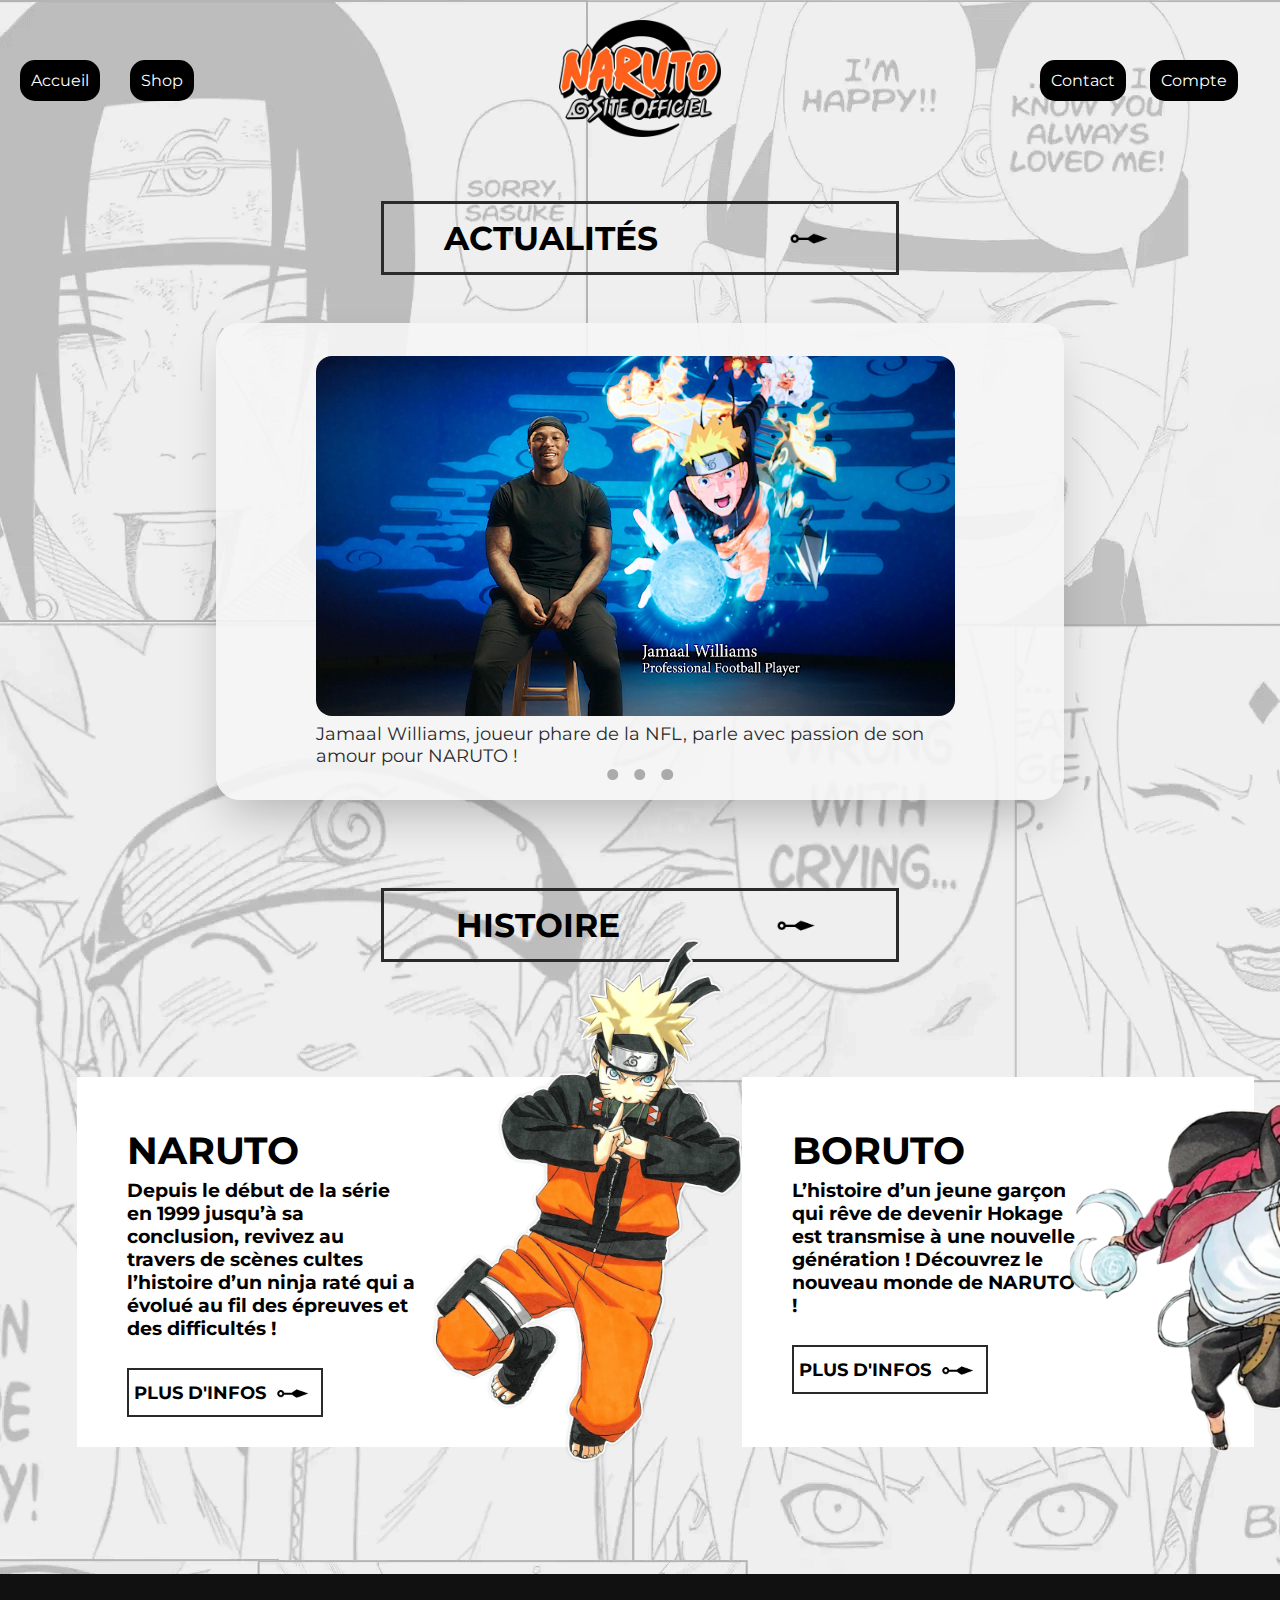
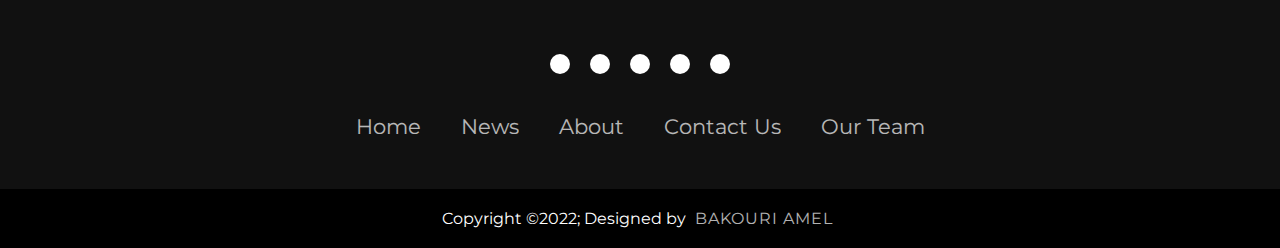
==== index.html @ 1a7949e6 "commit all" ====
<!DOCTYPE html>
<html lang="en">

<head>
    <meta charset="UTF-8">
    <meta name="viewport" content="width=device-width, initial-scale=1.0">
    <link rel="stylesheet" href="https://cdnjs.cloudflare.com/ajax/libs/font-awesome/6.4.2/css/all.min.css"
        integrity="sha512-z3gLpd7yknf1YoNbCzqRKc4qyor8gaKU1qmn+CShxbuBusANI9QpRohGBreCFkKxLhei6S9CQXFEbbKuqLg0DA=="
        crossorigin="anonymous" referrerpolicy="no-referrer" />
    <link rel="preconnect" href="https://fonts.googleapis.com">
    <link rel="preconnect" href="https://fonts.gstatic.com" crossorigin>
    <link href="https://fonts.googleapis.com/css2?family=Montserrat:wght@300;400;500;600&display=swap" rel="stylesheet">
    <link rel="stylesheet" href="style.css">
    <title>Naruto</title>
</head>

<body>
    <main>
        <!-- NAVBAR COMPLETE AVEC BOUTONS + LOGO -->
        <header>
            <div class="navbar">
                <div class="nav">
                    <ul class="nav-btn">
                        <li><a href="index.html" class="button">Accueil</a></li>
                        <li><a href="#" class="button">Shop</a></li>
                    </ul>
                </div>
                <a href="index.html"><img src="media/logo_fr.png" alt="Logo du site" class="logo-img"></a>
                <div class="nav">
                    <ul class="nav-btn">
                        <li><a href="contact.html" class="button">Contact</a></li>
                        <li><a href="#" class="button">Compte</a></li>
                    </ul>
                </div>
            </div>
        </header>
        <!-- FIN DE LA NAVBAR -->


        <!-- MENU BURGER -->
        <nav class="navbar-burger">
            <div class="nav-links">
                <ul>
                    <li><a href="index.html">Accueil</a></li>
                    <li><a href="#">Shop</a></li>
                    <li><a href="contact.html">Contact</a></li>
                    <li><a href="#">Compte</a></li>
                </ul>
            </div>
            <img src="media/logo_fr.png" alt="" class="logo-burger">
            <img src="media/menu-btn.png" alt="menu burger" class="menu-hamburger">
        </nav>
        <!-- END MENU BURGER -->


        <!-- SLIDER AVEC ACTUALITÉS -->
        <div class="m-top">
            <div class="all-btn">
                <div class="btn-items">
                    <h2 class="actuality">ACTUALITÉS</h2>
                    <img src="media/icon-fleche.png" alt="icon en forme de fleche" class="icon-fleche">
                </div>
            </div>
        </div>
        <section class="container">
            <div class="slider-wrapper">
                <div class="slider">
                    <div class="actu-container" id="slide-1">
                        <a href="https://naruto-official.com/fr/news/01_1646">
                            <img src="media/actu-1.png" alt="image de Jamaam Williams" class="img-actu">
                            <p class="text-actu">Jamaal Williams, joueur phare de la NFL, parle avec passion de son
                                amour
                                pour NARUTO !</p>
                        </a>
                    </div>
                    <div class="actu-container" id="slide-2">
                        <a href="https://naruto-official.com/fr/news/01_1652">
                            <img src="media/actu-2.jpg" alt="" class="img-actu">
                            <p class="text-actu">[Rubrique anniversaire] Le 27 novembre, c'est l'anniversaire de Rock
                                Lee !
                            </p>
                        </a>
                    </div>
                    <a href="https://naruto-official.com/fr/news/01_1647">
                        <div class="actu-container" id="slide-3">
                            <img src="media/actu-3.jpg" alt="image des personnages de Naruto X Boruto" class="img-actu">
                            <p class="text-actu">NARUTO X BORUTO Ultimate Ninja STORM CONNECTIONS sort le 17/11 (PST) !
                            </p>
                        </div>
                    </a>
                </div>
                <div class="slider-nav">
                    <a href="#slide-1"></a>
                    <a href="#slide-2"></a>
                    <a href="#slide-3"></a>
                </div>
            </div>
        </section>

        <!-- FIN DU SLIDER AVEC ACTUALITÉS -->

        <!-- ESPACE HISTOIRE -->

        <section>
            <div class="all-btn">
                <div class="btn-items">
                    <h2 class="actuality">HISTOIRE</h2>
                    <img src="media/icon-fleche.png" alt="icon en forme de fleche" class="icon-fleche">
                </div>
            </div>

            <div class="histoire">
                <!-- NARUTO -->
                <div class="all-h">
                    <div class="history-card-container">
                        <div class="history-card">
                            <div class="history-items">
                                <h2>NARUTO</h2>
                                <h3>Depuis le début de la série en 1999
                                    jusqu’à sa conclusion,
                                    revivez au travers de scènes
                                    cultes l’histoire d’un ninja raté
                                    qui a évolué au fil des épreuves
                                    et des difficultés !</h3>
                                <div class="info-plus">
                                    <h4 class="info-txt">PLUS D'INFOS</h4>
                                        <img src="media/icon-fleche.png" alt="icon en forme de fleche"
                                            class="icon-fleche-3">
                                </div>
                            </div>
                        </div>
                    </div>
                    <div class="img-naruto">
                        <img src="media/char_naruto.png" alt="personnage naruto" class="naruto-perso">
                    </div>
                </div>
                <!-- BORUTO -->
                <div class="all-h">
                    <div class="history-card-container">
                        <div class="history-card">
                            <div class="history-items">
                                <h2>BORUTO</h2>
                                <h3>L’histoire d’un jeune garçon
                                    qui rêve de devenir Hokage
                                    est transmise à une nouvelle
                                    génération !
                                    Découvrez le nouveau monde
                                    de NARUTO !</h3>
                                <div class="info-plus">
                                    <h4 class="info-txt">PLUS D'INFOS</h4>
                                        <img src="media/icon-fleche.png" alt="icon en forme de fleche"
                                            class="icon-fleche-3">
                                </div>
                            </div>
                        </div>
                        <div class="img-boruto">
                            <img src="media/boruto-img.png" alt="" class="boruto-perso">
                        </div>
                    </div>
                </div>
            </div>
        </section>
        <!-- FIN DE L'ESPACE HISTOIRE -->

        <!-- FOOTER -->
        <footer>
            <div class="footerContainer">
                <div class="socialIcons">
                    <a href=""><i class="fa-brands fa-facebook"></i></a>
                    <a href=""><i class="fa-brands fa-instagram"></i></a>
                    <a href=""><i class="fa-brands fa-twitter"></i></a>
                    <a href=""><i class="fa-brands fa-google-plus"></i></a>
                    <a href=""><i class="fa-brands fa-youtube"></i></a>
                </div>
                <div class="footerNav">
                    <ul>
                        <li><a href="">Home</a></li>
                        <li><a href="">News</a></li>
                        <li><a href="">About</a></li>
                        <li><a href="">Contact Us</a></li>
                        <li><a href="">Our Team</a></li>
                    </ul>
                </div>
            </div>
            <div class="footerBottom">
                <p>Copyright &copy;2022; Designed by <span class="designer">Bakouri Amel</span></p>
            </div>
        </footer>
        <!-- FIN FOOTER -->
    </main>
    <script>
        const menuHamburger = document.querySelector(".menu-hamburger")
        const navLinks = document.querySelector(".nav-links")
    
        menuHamburger.addEventListener('click', () => {
            navLinks.classList.toggle('mobile-menu')
        })
    </script>
</body>

</html>
---- style.css ----
* {
    margin: 0;
    padding: 0;
    block-size: border-box;
    font-family: 'Montserrat', sans-serif;
    text-decoration: none;
    list-style: none;
}

body {
    background-image: url('media/bg_comics_en.png');
}



/* NAVBAR */

.navbar {
    display: flex;
    padding: 20px;
    justify-content: space-between;
    align-items: center;
}

.nav-btn {
    display: flex;
}

.button {
    padding: 11px;
    background-color: black;
    color: white;
    border-radius: 15px;
}

.button:hover {
    background-color: #FB9425;
}


.nav-btn li {
    width: 10vh;
    margin-right: 20px;
}

.logo-img {
    width: 18vh;
    height: 13vh;
}

/* FIN DE LA NAVBAR */




/* MENU BURGER */

.navbar-burger {
    display: flex;
    justify-content: flex-end;
    width: 100%;
    box-sizing: border-box;
}

.nav-links {
    display: none;
}

.navbar-burger a {
    color: black;
    font-size: 2em;
    font-weight: bold;
}


.navbar-burger .menu-hamburger {
    display: none;
    right: 16px;
    top: 20px;
    width: 35px;
}

.logo-burger {
    display: none;
    width: 90px;
}


/* FIN MENU BURGER */





/* boutons titre + dague naruto */

.all-btn {
    display: flex;
    justify-content: center;
}

.btn-items {
    width: 32rem;
    height: 68px;
    display: flex;
    justify-content: space-around;
    align-items: center;
    border: 3px solid #2a2a2a;
    margin-top: 40px;
    font-size: 22px;
}

.btn-items:hover {
    background-color: #FB9425;
}

.icon-fleche {
    width: 60px;
}
/* END boutons titre + dague naruto */





/* ACTUALITÉS IMG TXT */

/* img + txt du slider */
.img-actu {
    width: 71vh;
    border-radius: 1rem;
}

.text-actu {
    width: 72vh;
    color: #2a2a2a;
    font-size: large;
    margin-top: 3px;
}



/* SLIDER */
.container {
    padding: 3rem;
}

.slider-wrapper {
    position: relative;
    max-width: 53rem;
    margin: 0 auto;
}

.slider {
    display: flex;
    aspect-ratio: 16 / 9;
    overflow-x: auto;
    scroll-snap-type: x mandatory;
    scroll-behavior: smooth;
    box-shadow: 0 1.5rem 3rem -0.75rem hsla(0, 0%, 0%, 0.25);
    border-radius: 1.5rem;
    -ms-overflow-style: none;
    /* Hide scrollbar IE and Edge */
    scrollbar-width: none;
    /* Hide scrollbar Firefox */
}

.actu-container {
    display: flex;
    align-items: center;
    flex-direction: column;
    justify-content: center;
}


/* Hide scrollbar for Chrome, Safari and Opera */
.slider::-webkit-scrollbar {
    display: none;
}

.slider .actu-container {
    flex: 1 0 100%;
    scroll-snap-align: start;
    object-fit: cover;
    background-color: #f5f5f5e8;
}

.slider-nav {
    display: flex;
    column-gap: 1rem;
    position: absolute;
    bottom: 1.25rem;
    left: 50%;
    transform: translate(-50%);
    z-index: 1;
}

.slider-nav a {
    width: 0.7rem;
    height: 0.7rem;
    border-radius: 50%;
    background-color: #6e6e6e;
    opacity: 0.55;
    transition: opacity ease 250ms;
}

.slider-nav a:hover {
    opacity: 1;
}

/* FIN DE LA SECTION ACTUALITÉS */





/* SECTION HISTOIRE */

.histoire {
    display: flex;
    justify-content: flex-start;
}

.all-h {
    position: relative;
    width: 32rem;
    margin: 6%;
    padding-top: 3%;
}

.history-card {
    width: 32rem;
    height: 20rem;
    background-color: white;
    margin-bottom: 50px;
    padding-top: 50px;
}

.history-items {
    margin-left: 50px;
}

.history-card h2 {
    margin-bottom: 5px;
    font-size: 38px;
}

.history-card h3 {
    width: 18rem;
    margin-bottom: 28px;
    font-size: 19px;
}    

/* personnages actualités */
.naruto-perso {
    width: 20rem;
}

.img-naruto {
    position: absolute;
    top: 36%;
    right: 0;
    transform: translate(50%, -50%);
}

.boruto-perso {
    width: 26rem;
    
}

.img-boruto {
    position: absolute;
    top: 47%;
    right: -8px;
    transform: translate(50%, -50%);
}

/* plus d'infos -> */
.info-plus {
    position: absolute;
    width: 12rem;
    height: 45px;
    font-size: 18px;
    display: flex;
    justify-content: center;
    align-items: center;
    border: 2px solid #2a2a2a;
}

.info-plus:hover {
    background-color: #FB9425;
}

.icon-fleche-3 {
    width: 50px;
}

/* FIN DE LA SECTION HISTOIRE */





/* PAGE CONTACT*/

section#contact {
    padding-bottom: 100px;
}

section#contact .contact-container {
    max-width: 800px;
    margin: 0px auto;
    display: flex;
    flex-direction: column;
    justify-content: space-between;
    align-items: center;
    background-color: white;
    padding: 60px 10px;
    border-radius: 15px;
    box-sizing: border-box;
    box-shadow: rgb(214, 214, 214) 0px 10px 50px -10px
}

section#contact .contact-container .title {
    text-align: center;
    color: #2a2a2a;
    margin-bottom: 60px;
}

section#contact .contact-container .title h3 {
    font-size: 2.3em;
}

section#contact .contact-container .title h6 {
    font-size: 1.2em;
}

section#contact .contact-container form {
    display: flex;
    flex-wrap: wrap;
    justify-content: space-around;
    min-width: 600px;
}

section#contact .contact-container form input {
    width: 45%;
}

section#contact .contact-container form input:hover,
section#contact .contact-container form textarea:hover {
    border-bottom: 2px solid #FB9425;
}

section#contact .contact-container form textarea {
    width: 95%;
    resize: none;
    height: 100px;
}

section#contact .contact-container form input,
section#contact .contact-container form textarea {
    margin: 15px 0;
    padding: 10px;
    box-sizing: border-box;
    border: none;
    outline: none;
    border-bottom: 2px solid #e4e4ec;
    transition: 0.2s;
}

section#contact .contact-container form button {
    width: 192px;
    height: 50px;
    border-radius: 8px;
    border: none;
    background-color: #FB9425;
    color: white;
    font-weight: bold;
    font-size: 1.2em;
    cursor: pointer;
    outline: none;
    margin: 0 auto;
    transition: 0.2s;
    margin-top: 20px;
}

section#contact .contact-container form button:hover {
    transform: translateY(-5px);
    box-shadow: rgb(214, 214, 214) 0px 10px 40px 0px
}

/* FIN DE LA PAGE CONTACT */




/* FOOTER */

footer {
    background-color: #111;
}    

.footerContainer {
    width: 100%;
    padding-top: 70px;
    padding-bottom: 20px;
}    

.socialIcons {
    display: flex;
    justify-content: center;
}    

.socialIcons a {
    text-decoration: none;
    padding: 10px;
    background-color: white;
    margin: 10px;
    border-radius: 50%;
}    

.socialIcons a i {
    font-size: 2em;
    color: black;
    opacity: 0.9;
}    

/* effet hover sur social media */
.socialIcons a:hover {
    background-color: #111;
    transition: 0.5s;
}    

.socialIcons a:hover i {
    color: white;
    transition: 0.5s;
}    

.footerNav {
    margin: 30px 0;
}

.footerNav ul {
    display: flex;
    justify-content: center;
    list-style-type: none;
}

.footerNav ul li a {
    color: white;
    margin: 20px;
    text-decoration: none;
    font-size: 1.3em;
    opacity: 0.7;
    transition: 0.5s;
}

.footerNav ul li a:hover {
    opacity: 1;
}

.footerBottom {
    background-color: #000;
    padding: 20px;
    text-align: center;
}

.footerBottom p {
    color: white;
}

.designer {
    opacity: 0.7;
    text-transform: uppercase;
    letter-spacing: 1px;
    font-weight: 400;
    margin: 0px 5px;
}

/* FIN DU FOOTER */





@media screen and (max-width:768px) {

    /* menu burger */

    .navbar {
        display: none;
    }

    .navbar-burger .menu-hamburger {
        display: block;
        position: absolute;
        z-index: 999;
    }

    .logo-burger {
        top: 11px;
        left: 6px;
        position: absolute;
        display: block;
    }

    .nav-links {
        top: 0;
        left: 0;
        position: fixed;
        /* Utilisez 'fixed' pour que l'overlay reste en place lors du défilement */
        background-color: rgba(255, 255, 255, 0.49);
        backdrop-filter: blur(10px);
        width: 100%;
        height: 100%;
        display: flex;
        justify-content: center;
        align-items: center;
        margin-left: -100%;
        transition: all 0.5s ease;
        z-index: 998;
        /* Valeur élevée pour placer au-dessus des autres éléments */
    }

    .nav-links ul {
        display: flex;
        flex-direction: column;
        align-items: center;

    }

    .navbar-burger .nav-links ul li {
        margin: 25px 0;
        font-size: 1.2em;
    }

    .nav-links.mobile-menu {
        margin-left: 0;
    }
    /* END menu burger */
    
    
    /* Actualité */
    
    .m-top {
        padding-top: 14%;
    }
    
    .img-actu {
        width: 27vh;
        border-radius: 1rem;
    }
    
    .text-actu {
        width: 27vh;
        font-size: 10px;
        font-weight: bold;
        margin-top: 0px;
        margin-bottom: 15px;
    }
    .container {
        margin-top: 40px;
        padding: 0;
    }

    .slider-wrapper {
        max-width: 23rem;
        height: 24vh;
        margin: 0 auto;
    }

    .slider-nav a {
        width: 0.4rem;
        height: 0.4rem;
    }


    /* END Actualité */


    /* espace HISTOIRE */

    .btn-items {
        width: 15rem;
        height: 57px;
        margin-top: 13%;
        font-size: 14px;
    }
    
    .histoire {
        display: flex;
        flex-direction: column;
    }

    .all-h {
        width: 25rem;
        margin: 0;
        padding-top: 3%;
    }

    .history-card-container {
        display: flex;
        flex-direction: column;
        align-items: center;
    }
 
    .history-card {
        width: 20rem;
        height: 11rem;
    }
    
    .history-items {
        margin-left: 28px;
    }
    
    .history-card h2 {
        margin-bottom: 1px;
        font-size: 25px;
    }
    
    .history-card h3 {
        width: 15rem;
        margin-bottom: 17px;
        font-size: 12px;
    }
    
    .naruto-perso {
        width: 8rem;
    }
    
    .img-naruto {
        top: 48%;
        right: 63px;
        transform: translate(50%, -50%);
    }
    
    .boruto-perso {
        width: 11rem;
    }

    .img-boruto {
        top: 49%;
        right: 20%;
        transform: translate(50%, -50%);
    }


    .icon-fleche-3 {
        width: 40px;
    }

    .info-plus {
        width: 8rem;
        height: 38px;
        font-size: 11px;
    }

    /* FIN espace HISTOIRE */

    /* PAGE CONTACT */

    section#contact {
        padding: 114px 15px;
    }

    section#contact .contact-container form {
        flex-direction: column;
        width: 95%;
        min-width: 0px;
    }

    section#contact .contact-container form input {
        width: 100%;
    }

    section#contact .contact-container .title h6 {
        font-size: 1em;
    }

    section#contact .contact-container .title h3 {
        font-size: 2em;
    }


    /* FIN PAGE CONTACT */

    /* FOOTER */
    .footerNav ul {
        flex-direction: column;
    }

    .footerNav ul li {
        width: 100%;
        text-align: center;
        margin-top: 10px;
        margin-bottom: 10px;
    }

    /* FIN FOOTER */
}
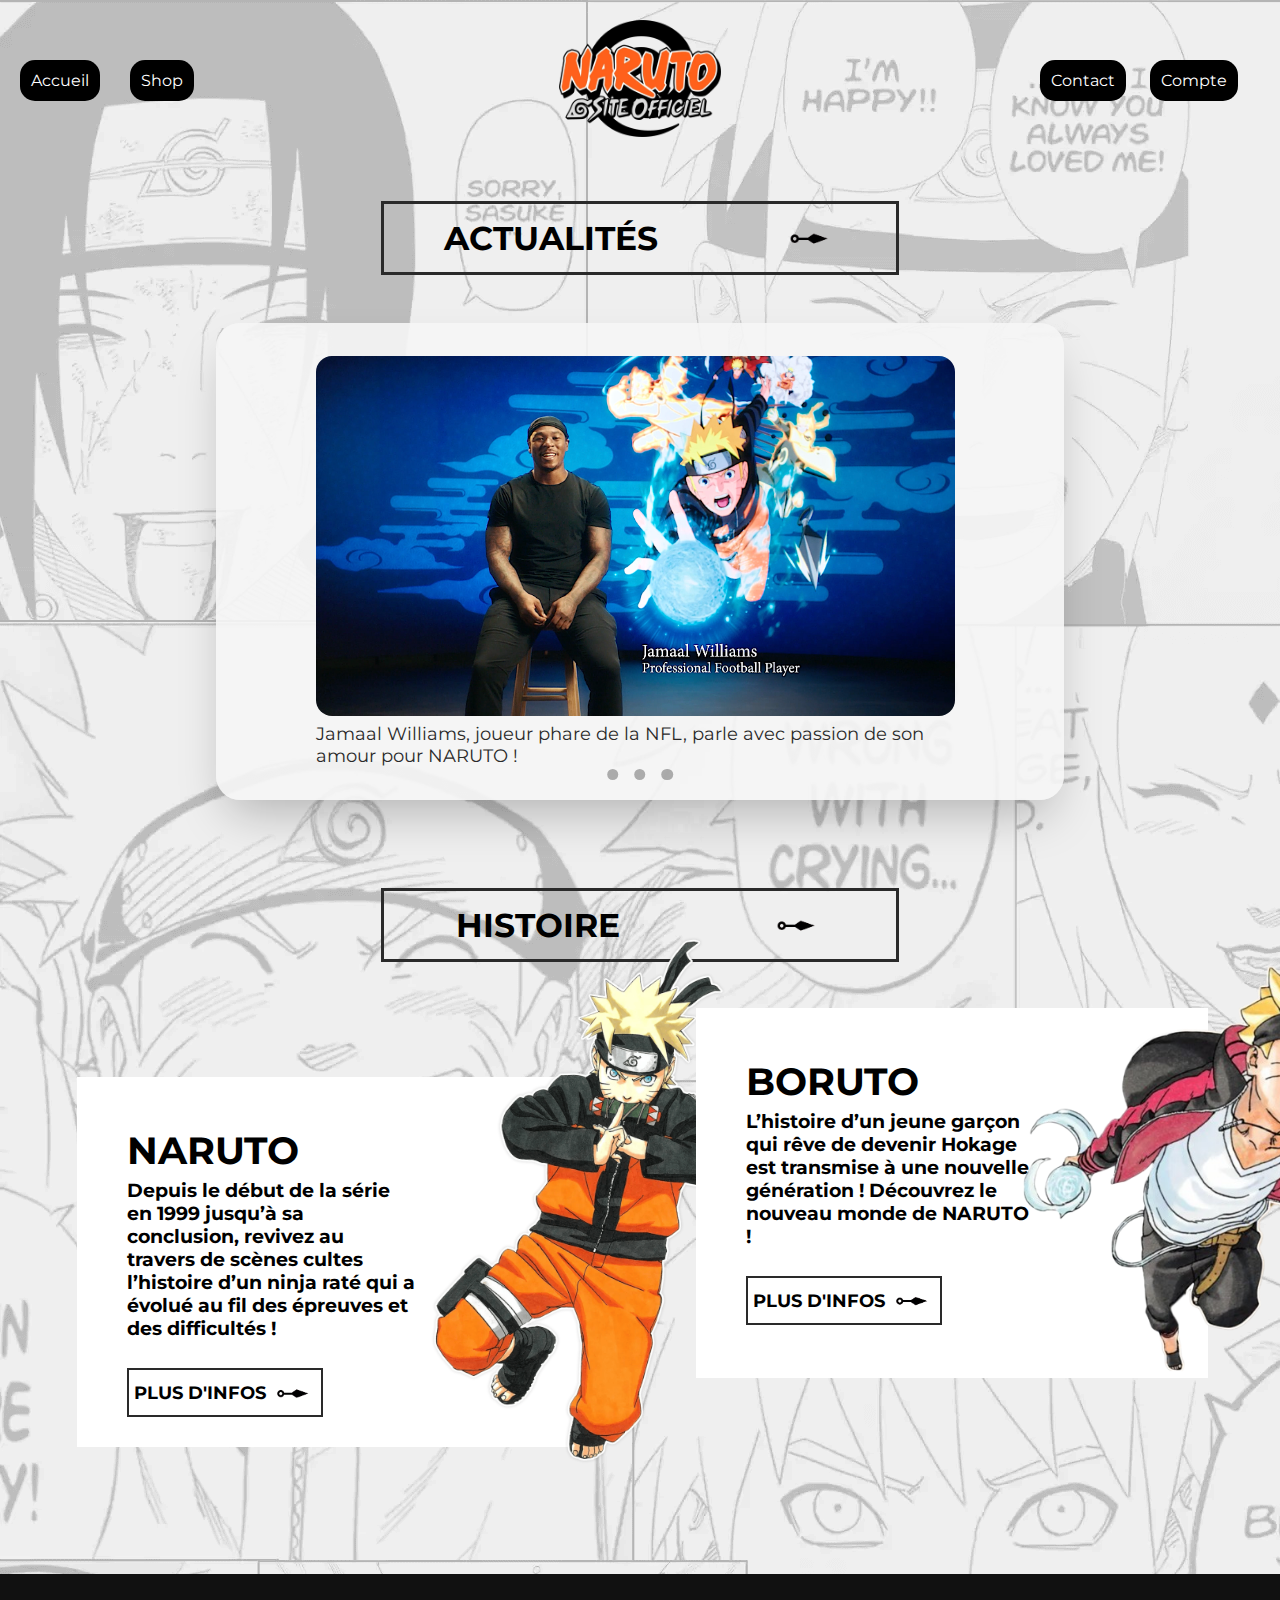
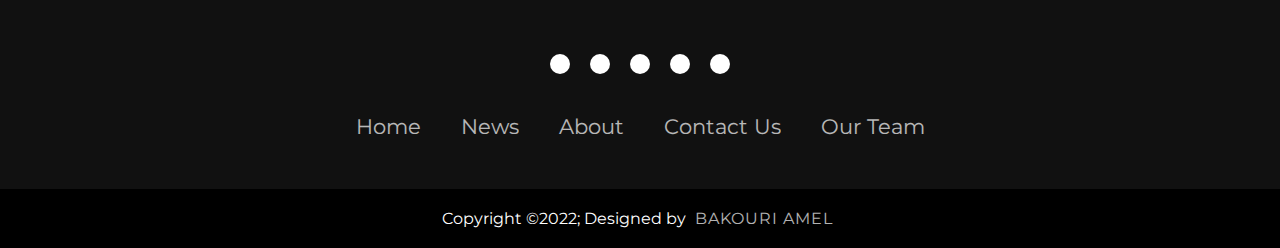
==== commit b9107457: "modifications responsive" ====
--- a/index.html
+++ b/index.html
@@ -4,6 +4,10 @@
 <head>
     <meta charset="UTF-8">
     <meta name="viewport" content="width=device-width, initial-scale=1.0">
+    <link rel="icon" href="favicon.ico" />
+    <link rel="icon" type="image/png" href="media/android-chrome-192x192.png" />
+    <link rel="icon" type="image/png" href="media/android-chrome-512x512.png" />
+    <link rel="icon" type="image/png" href="media/apple-touch-icon.png" />
     <link rel="stylesheet" href="https://cdnjs.cloudflare.com/ajax/libs/font-awesome/6.4.2/css/all.min.css"
         integrity="sha512-z3gLpd7yknf1YoNbCzqRKc4qyor8gaKU1qmn+CShxbuBusANI9QpRohGBreCFkKxLhei6S9CQXFEbbKuqLg0DA=="
         crossorigin="anonymous" referrerpolicy="no-referrer" />
@@ -47,7 +51,7 @@
                     <li><a href="#">Compte</a></li>
                 </ul>
             </div>
-            <img src="media/logo_fr.png" alt="" class="logo-burger">
+            <a href="index.html"><img src="media/logo_fr.png" alt="" class="logo-burger"></a>
             <img src="media/menu-btn.png" alt="menu burger" class="menu-hamburger">
         </nav>
         <!-- END MENU BURGER -->
@@ -81,12 +85,12 @@
                             </p>
                         </a>
                     </div>
-                    <a href="https://naruto-official.com/fr/news/01_1647">
-                        <div class="actu-container" id="slide-3">
+                    <div class="actu-container" id="slide-3">
+                        <a href="https://naruto-official.com/fr/news/01_1647">
                             <img src="media/actu-3.jpg" alt="image des personnages de Naruto X Boruto" class="img-actu">
                             <p class="text-actu">NARUTO X BORUTO Ultimate Ninja STORM CONNECTIONS sort le 17/11 (PST) !
                             </p>
-                        </div>
+                    </div>
                     </a>
                 </div>
                 <div class="slider-nav">
@@ -124,8 +128,8 @@
                                     et des difficultés !</h3>
                                 <div class="info-plus">
                                     <h4 class="info-txt">PLUS D'INFOS</h4>
-                                        <img src="media/icon-fleche.png" alt="icon en forme de fleche"
-                                            class="icon-fleche-3">
+                                    <img src="media/icon-fleche.png" alt="icon en forme de fleche"
+                                        class="icon-fleche-3">
                                 </div>
                             </div>
                         </div>
@@ -135,26 +139,28 @@
                     </div>
                 </div>
                 <!-- BORUTO -->
-                <div class="all-h">
-                    <div class="history-card-container">
-                        <div class="history-card">
-                            <div class="history-items">
-                                <h2>BORUTO</h2>
-                                <h3>L’histoire d’un jeune garçon
-                                    qui rêve de devenir Hokage
-                                    est transmise à une nouvelle
-                                    génération !
-                                    Découvrez le nouveau monde
-                                    de NARUTO !</h3>
-                                <div class="info-plus">
-                                    <h4 class="info-txt">PLUS D'INFOS</h4>
+                <div class="p-b">
+                    <div class="all-h">
+                        <div class="history-card-container">
+                            <div class="history-card">
+                                <div class="history-items">
+                                    <h2>BORUTO</h2>
+                                    <h3>L’histoire d’un jeune garçon
+                                        qui rêve de devenir Hokage
+                                        est transmise à une nouvelle
+                                        génération !
+                                        Découvrez le nouveau monde
+                                        de NARUTO !</h3>
+                                    <div class="info-plus">
+                                        <h4 class="info-txt">PLUS D'INFOS</h4>
                                         <img src="media/icon-fleche.png" alt="icon en forme de fleche"
                                             class="icon-fleche-3">
+                                    </div>
                                 </div>
                             </div>
-                        </div>
-                        <div class="img-boruto">
-                            <img src="media/boruto-img.png" alt="" class="boruto-perso">
+                            <div class="img-boruto">
+                                <img src="media/boruto-img.png" alt="" class="boruto-perso">
+                            </div>
                         </div>
                     </div>
                 </div>
@@ -166,19 +172,19 @@
         <footer>
             <div class="footerContainer">
                 <div class="socialIcons">
-                    <a href=""><i class="fa-brands fa-facebook"></i></a>
-                    <a href=""><i class="fa-brands fa-instagram"></i></a>
-                    <a href=""><i class="fa-brands fa-twitter"></i></a>
-                    <a href=""><i class="fa-brands fa-google-plus"></i></a>
-                    <a href=""><i class="fa-brands fa-youtube"></i></a>
+                    <a href="#"><i class="fa-brands fa-facebook"></i></a>
+                    <a href="#"><i class="fa-brands fa-instagram"></i></a>
+                    <a href="#"><i class="fa-brands fa-twitter"></i></a>
+                    <a href="#"><i class="fa-brands fa-google-plus"></i></a>
+                    <a href="#"><i class="fa-brands fa-youtube"></i></a>
                 </div>
                 <div class="footerNav">
                     <ul>
-                        <li><a href="">Home</a></li>
-                        <li><a href="">News</a></li>
-                        <li><a href="">About</a></li>
-                        <li><a href="">Contact Us</a></li>
-                        <li><a href="">Our Team</a></li>
+                        <li><a href="#">Home</a></li>
+                        <li><a href="#">News</a></li>
+                        <li><a href="#">About</a></li>
+                        <li><a href="#">Contact Us</a></li>
+                        <li><a href="#">Our Team</a></li>
                     </ul>
                 </div>
             </div>
@@ -191,7 +197,7 @@
     <script>
         const menuHamburger = document.querySelector(".menu-hamburger")
         const navLinks = document.querySelector(".nav-links")
-    
+
         menuHamburger.addEventListener('click', () => {
             navLinks.classList.toggle('mobile-menu')
         })
--- a/style.css
+++ b/style.css
@@ -483,7 +483,7 @@
 
 
 
-@media screen and (max-width:768px) {
+@media screen and (max-width: 576px){
 
     /* menu burger */
 
@@ -564,8 +564,7 @@
     }
 
     .slider-wrapper {
-        max-width: 23rem;
-        height: 24vh;
+        max-width: 92%;
         margin: 0 auto;
     }
 
@@ -593,9 +592,9 @@
     }
 
     .all-h {
-        width: 25rem;
+        width:  100%;
         margin: 0;
-        padding-top: 3%;
+        padding-top: 12%;
     }
 
     .history-card-container {
@@ -607,6 +606,7 @@
     .history-card {
         width: 20rem;
         height: 11rem;
+        margin-bottom: 0px;
     }
     
     .history-items {
@@ -625,26 +625,28 @@
     }
     
     .naruto-perso {
-        width: 8rem;
+        width: 5rem;
     }
     
     .img-naruto {
-        top: 48%;
-        right: 63px;
+        top: 60%;
+        right: 74px;
         transform: translate(50%, -50%);
     }
     
     .boruto-perso {
-        width: 11rem;
+        width: 7rem;
     }
 
     .img-boruto {
-        top: 49%;
+        top: 65%;
         right: 20%;
         transform: translate(50%, -50%);
     }
 
-
+    .p-b{
+        padding-bottom: 12%;
+    }
     .icon-fleche-3 {
         width: 40px;
     }
@@ -696,5 +698,7 @@
         margin-bottom: 10px;
     }
 
+
+
     /* FIN FOOTER */
 }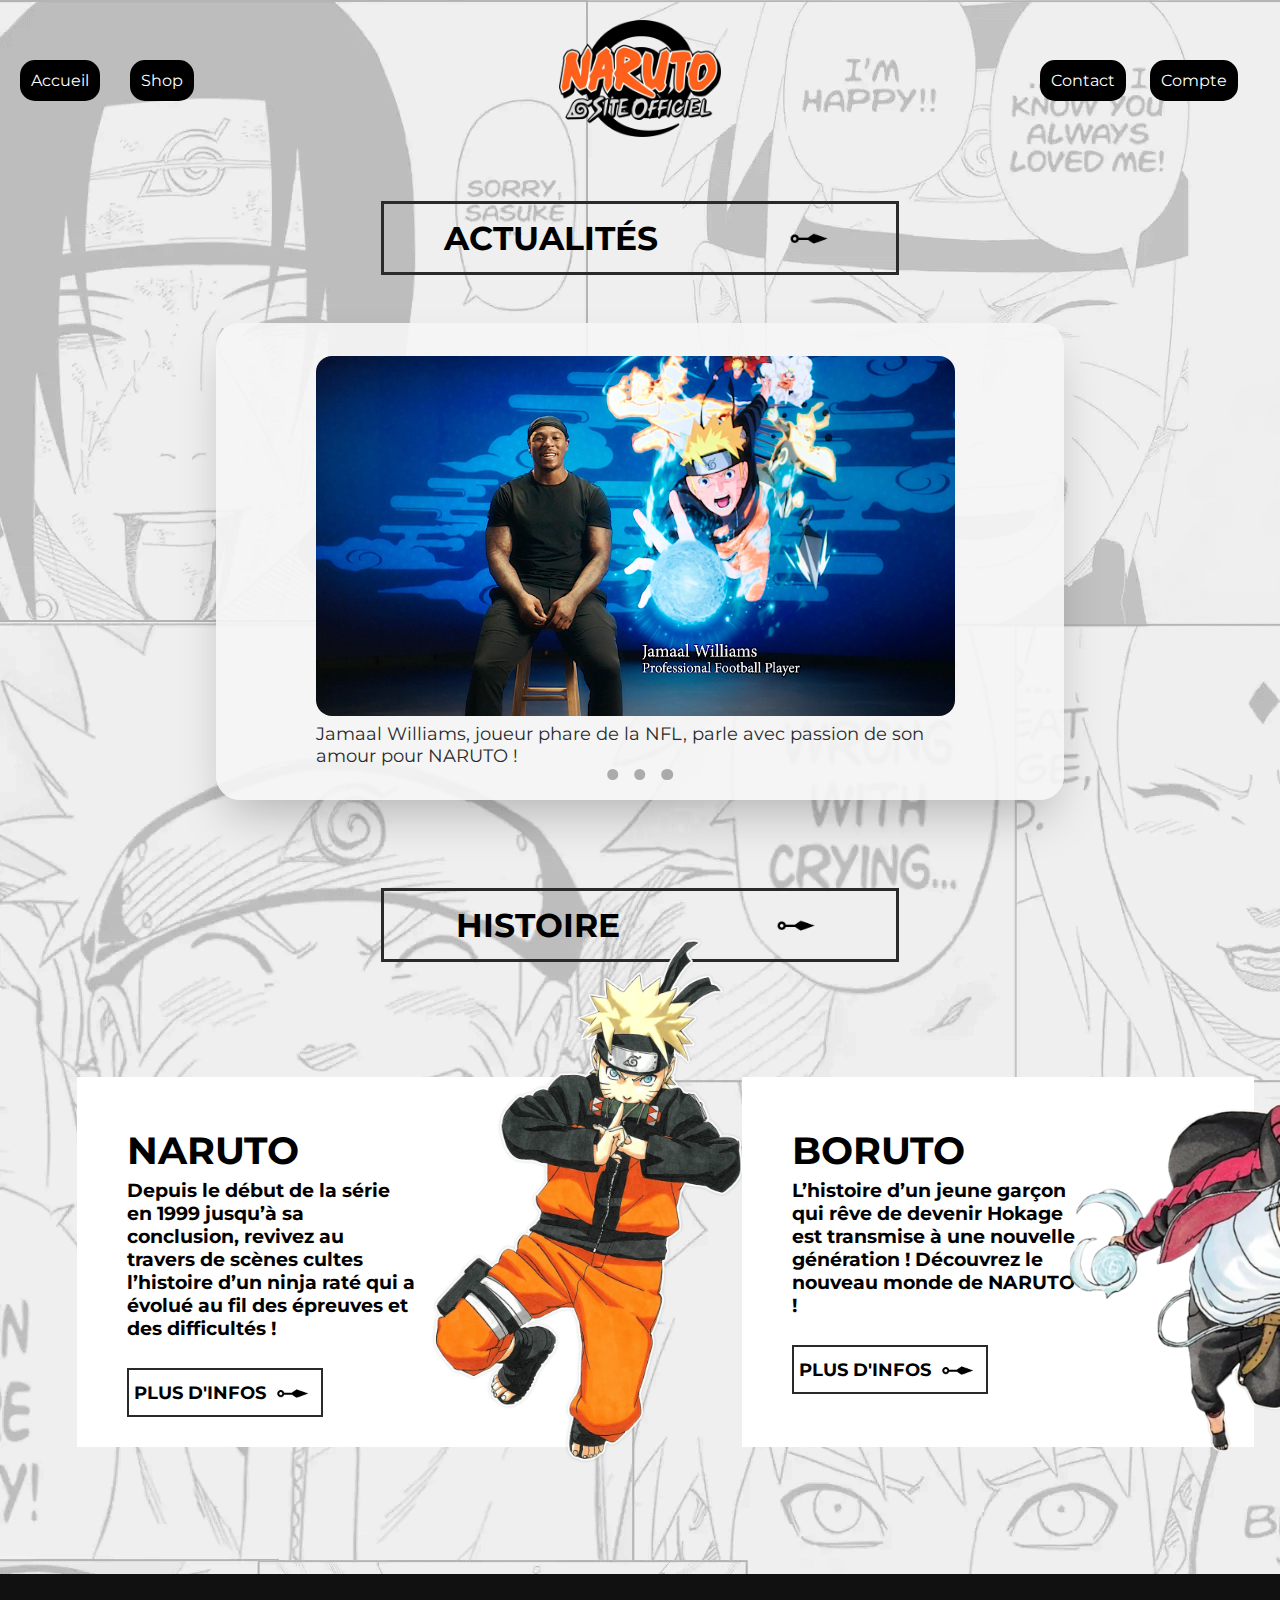
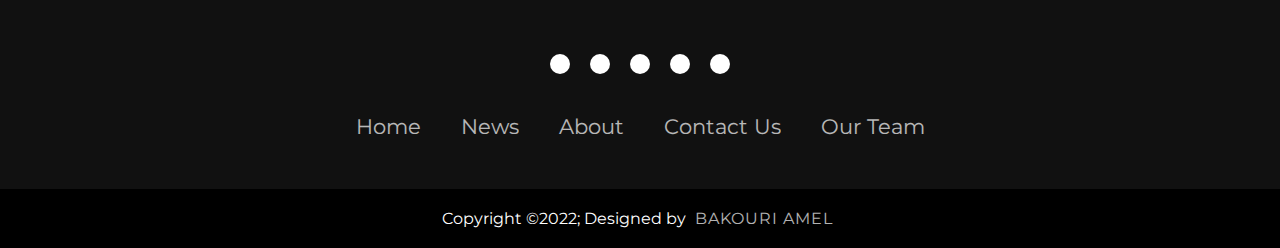
==== commit f5513317: "modification card" ====
--- a/index.html
+++ b/index.html
@@ -139,7 +139,6 @@
                     </div>
                 </div>
                 <!-- BORUTO -->
-                <div class="p-b">
                     <div class="all-h">
                         <div class="history-card-container">
                             <div class="history-card">
@@ -163,7 +162,6 @@
                             </div>
                         </div>
                     </div>
-                </div>
             </div>
         </section>
         <!-- FIN DE L'ESPACE HISTOIRE -->
@@ -183,7 +181,7 @@
                         <li><a href="#">Home</a></li>
                         <li><a href="#">News</a></li>
                         <li><a href="#">About</a></li>
-                        <li><a href="#">Contact Us</a></li>
+                        <li><a href="contact.html">Contact Us</a></li>
                         <li><a href="#">Our Team</a></li>
                     </ul>
                 </div>
--- a/style.css
+++ b/style.css
@@ -553,13 +553,12 @@
     
     .text-actu {
         width: 27vh;
-        font-size: 10px;
+        font-size: 9px;
         font-weight: bold;
         margin-top: 0px;
         margin-bottom: 15px;
     }
     .container {
-        margin-top: 40px;
         padding: 0;
     }
 
@@ -583,6 +582,7 @@
         width: 15rem;
         height: 57px;
         margin-top: 13%;
+        margin-bottom: 10%;
         font-size: 14px;
     }
     
@@ -594,7 +594,7 @@
     .all-h {
         width:  100%;
         margin: 0;
-        padding-top: 12%;
+        padding-bottom: 12%;
     }
 
     .history-card-container {
@@ -604,7 +604,7 @@
     }
  
     .history-card {
-        width: 20rem;
+        width: 85%;
         height: 11rem;
         margin-bottom: 0px;
     }
@@ -644,9 +644,6 @@
         transform: translate(50%, -50%);
     }
 
-    .p-b{
-        padding-bottom: 12%;
-    }
     .icon-fleche-3 {
         width: 40px;
     }
@@ -698,7 +695,36 @@
         margin-bottom: 10px;
     }
 
-
+    .socialIcons a {
+        padding: 7px;
+    }
 
     /* FIN FOOTER */
+}
+
+@media screen and (max-width: 350px){
+    .naruto-perso {
+        width: 4rem;
+    }
+
+    .img-naruto {
+        top: 67%;
+        right: 50px;
+    }
+
+    .boruto-perso {
+        width: 6rem;
+    }
+
+    .img-boruto {
+        top: 69%;
+    }
+
+    .text-actu {
+        width: 27vh;
+        font-size: 8px;
+        font-weight: bold;
+        margin-top: 0px;
+        margin-bottom: 15px;
+    }
 }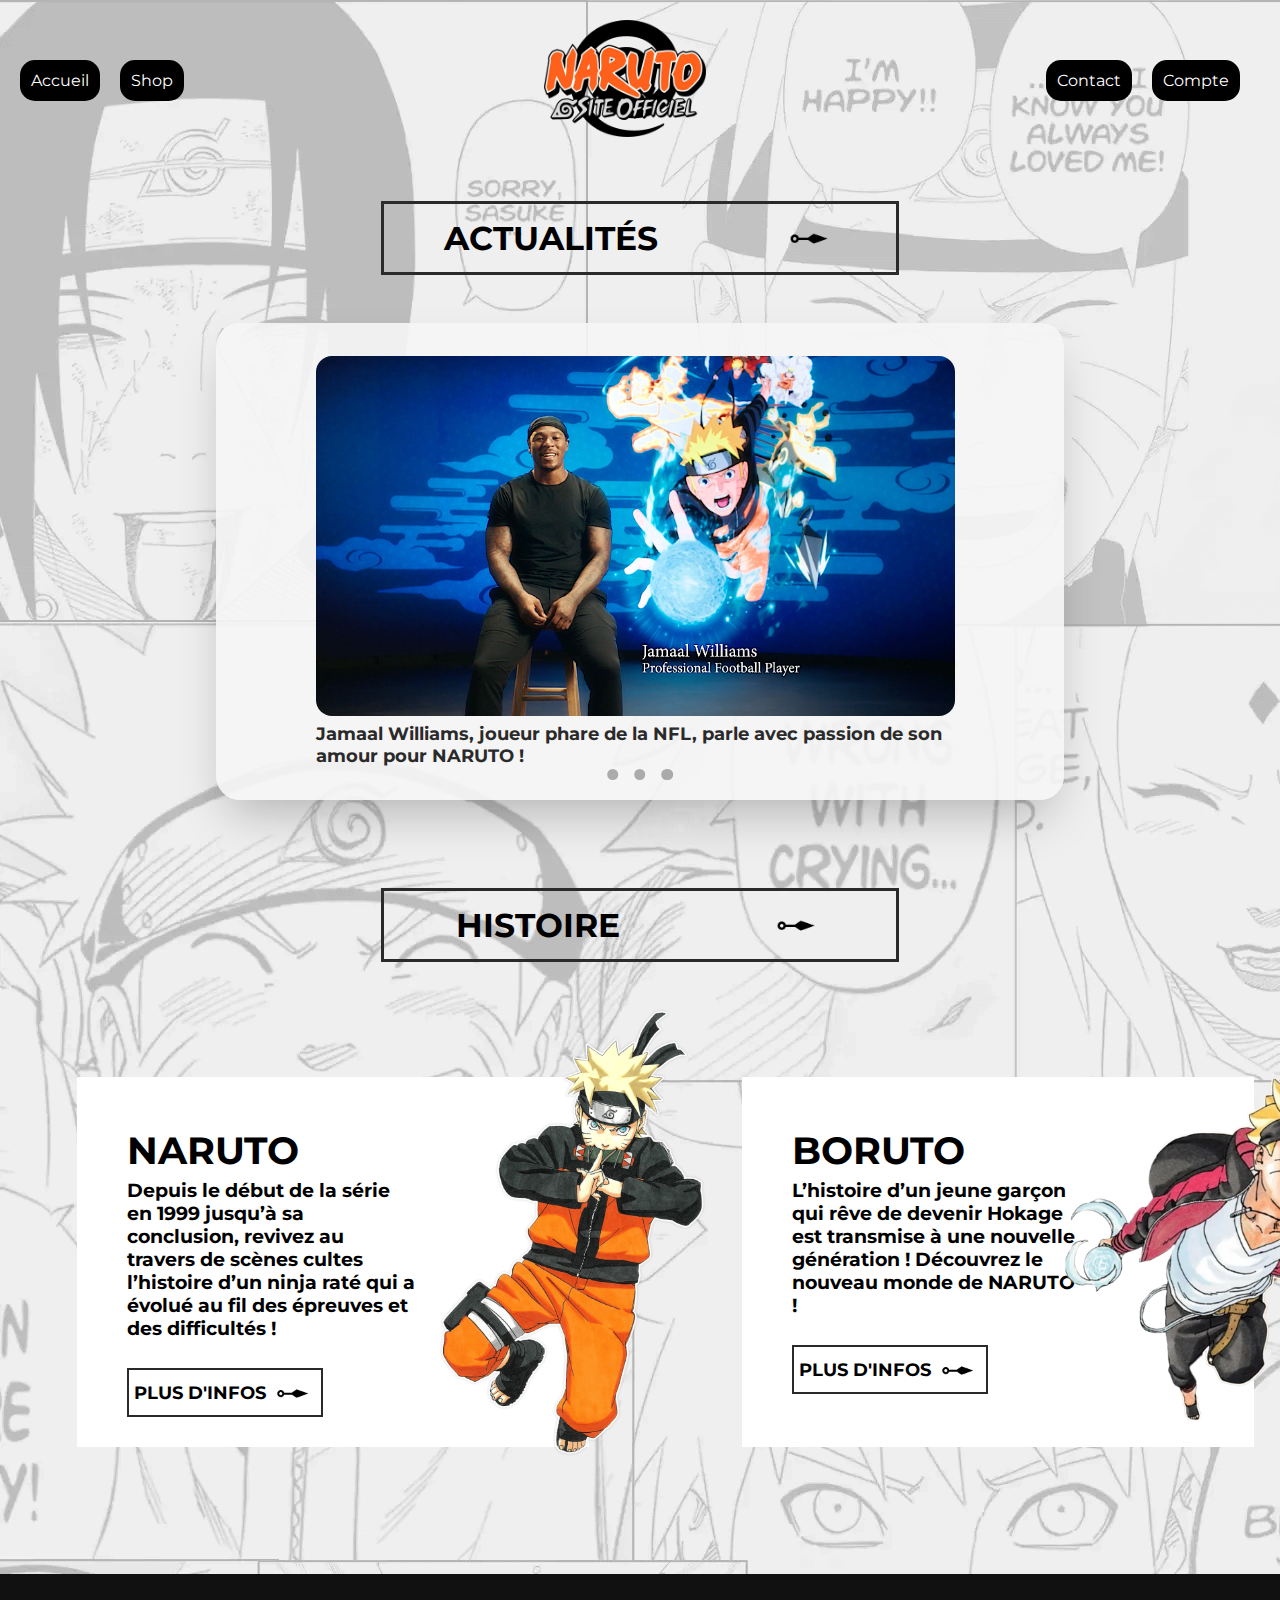
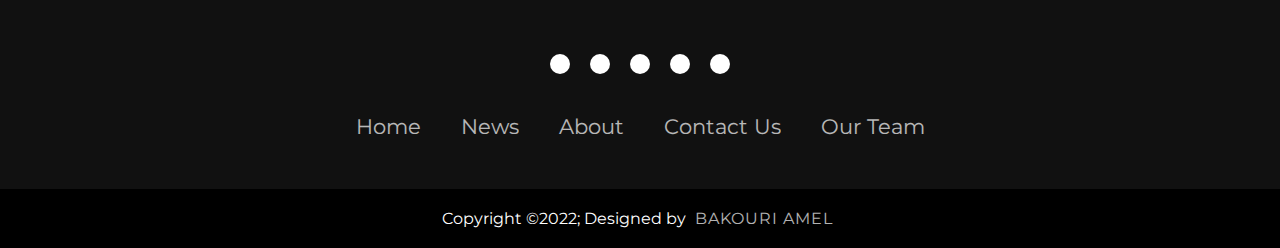
==== commit 93ca1f1d: "modifications" ====
--- a/index.html
+++ b/index.html
@@ -71,25 +71,33 @@
                 <div class="slider">
                     <div class="actu-container" id="slide-1">
                         <a href="https://naruto-official.com/fr/news/01_1646">
-                            <img src="media/actu-1.png" alt="image de Jamaam Williams" class="img-actu">
-                            <p class="text-actu">Jamaal Williams, joueur phare de la NFL, parle avec passion de son
-                                amour
-                                pour NARUTO !</p>
+                            <div class="slide-w">
+                                <img src="media/actu-1.png" alt="image de Jamaam Williams" class="img-actu">
+                                <p class="text-actu">Jamaal Williams, joueur phare de la NFL, parle avec passion de son
+                                    amour
+                                    pour NARUTO !</p>
+                            </div>
                         </a>
                     </div>
                     <div class="actu-container" id="slide-2">
                         <a href="https://naruto-official.com/fr/news/01_1652">
-                            <img src="media/actu-2.jpg" alt="" class="img-actu">
-                            <p class="text-actu">[Rubrique anniversaire] Le 27 novembre, c'est l'anniversaire de Rock
-                                Lee !
-                            </p>
+                            <div class="slide-w">
+                                <img src="media/actu-2.jpg" alt="" class="img-actu">
+                                <p class="text-actu">[Rubrique anniversaire] Le 27 novembre, c'est l'anniversaire de
+                                    RockLee !
+                                </p>
+                            </div>
                         </a>
                     </div>
                     <div class="actu-container" id="slide-3">
                         <a href="https://naruto-official.com/fr/news/01_1647">
-                            <img src="media/actu-3.jpg" alt="image des personnages de Naruto X Boruto" class="img-actu">
-                            <p class="text-actu">NARUTO X BORUTO Ultimate Ninja STORM CONNECTIONS sort le 17/11 (PST) !
-                            </p>
+                            <div class="slide-w">
+                                <img src="media/actu-3.jpg" alt="image des personnages de Naruto X Boruto"
+                                    class="img-actu">
+                                <p class="text-actu">NARUTO X BORUTO Ultimate Ninja STORM CONNECTIONS sort le 17/11
+                                    (PST) !
+                                </p>
+                            </div>
                     </div>
                     </a>
                 </div>
@@ -139,29 +147,29 @@
                     </div>
                 </div>
                 <!-- BORUTO -->
-                    <div class="all-h">
-                        <div class="history-card-container">
-                            <div class="history-card">
-                                <div class="history-items">
-                                    <h2>BORUTO</h2>
-                                    <h3>L’histoire d’un jeune garçon
-                                        qui rêve de devenir Hokage
-                                        est transmise à une nouvelle
-                                        génération !
-                                        Découvrez le nouveau monde
-                                        de NARUTO !</h3>
-                                    <div class="info-plus">
-                                        <h4 class="info-txt">PLUS D'INFOS</h4>
-                                        <img src="media/icon-fleche.png" alt="icon en forme de fleche"
-                                            class="icon-fleche-3">
-                                    </div>
+                <div class="all-h">
+                    <div class="history-card-container">
+                        <div class="history-card">
+                            <div class="history-items">
+                                <h2>BORUTO</h2>
+                                <h3>L’histoire d’un jeune garçon
+                                    qui rêve de devenir Hokage
+                                    est transmise à une nouvelle
+                                    génération !
+                                    Découvrez le nouveau monde
+                                    de NARUTO !</h3>
+                                <div class="info-plus">
+                                    <h4 class="info-txt">PLUS D'INFOS</h4>
+                                    <img src="media/icon-fleche.png" alt="icon en forme de fleche"
+                                        class="icon-fleche-3">
                                 </div>
                             </div>
-                            <div class="img-boruto">
-                                <img src="media/boruto-img.png" alt="" class="boruto-perso">
-                            </div>
                         </div>
-                    </div>
+                        <div class="img-boruto">
+                            <img src="media/boruto-img.png" alt="" class="boruto-perso">
+                        </div>
+                    </div>
+                </div>
             </div>
         </section>
         <!-- FIN DE L'ESPACE HISTOIRE -->
--- a/style.css
+++ b/style.css
@@ -39,7 +39,6 @@
 
 
 .nav-btn li {
-    width: 10vh;
     margin-right: 20px;
 }
 
@@ -117,6 +116,7 @@
 .icon-fleche {
     width: 60px;
 }
+
 /* END boutons titre + dague naruto */
 
 
@@ -135,12 +135,14 @@
     width: 72vh;
     color: #2a2a2a;
     font-size: large;
+    font-weight: bold;
     margin-top: 3px;
 }
 
 
 
 /* SLIDER */
+
 .container {
     padding: 3rem;
 }
@@ -249,29 +251,29 @@
     width: 18rem;
     margin-bottom: 28px;
     font-size: 19px;
-}    
+}
 
 /* personnages actualités */
 .naruto-perso {
-    width: 20rem;
+    width: 17rem;
 }
 
 .img-naruto {
     position: absolute;
-    top: 36%;
-    right: 0;
+    top: 43%;
+    right: 16px;
     transform: translate(50%, -50%);
 }
 
 .boruto-perso {
-    width: 26rem;
-    
+    width: 22rem;
+
 }
 
 .img-boruto {
     position: absolute;
     top: 47%;
-    right: -8px;
+    right: 26px;
     transform: translate(50%, -50%);
 }
 
@@ -398,18 +400,18 @@
 
 footer {
     background-color: #111;
-}    
+}
 
 .footerContainer {
     width: 100%;
     padding-top: 70px;
     padding-bottom: 20px;
-}    
+}
 
 .socialIcons {
     display: flex;
     justify-content: center;
-}    
+}
 
 .socialIcons a {
     text-decoration: none;
@@ -417,24 +419,24 @@
     background-color: white;
     margin: 10px;
     border-radius: 50%;
-}    
+}
 
 .socialIcons a i {
     font-size: 2em;
     color: black;
     opacity: 0.9;
-}    
+}
 
 /* effet hover sur social media */
 .socialIcons a:hover {
     background-color: #111;
     transition: 0.5s;
-}    
+}
 
 .socialIcons a:hover i {
     color: white;
     transition: 0.5s;
-}    
+}
 
 .footerNav {
     margin: 30px 0;
@@ -480,10 +482,7 @@
 /* FIN DU FOOTER */
 
 
-
-
-
-@media screen and (max-width: 576px){
+@media screen and (max-width: 576px) {
 
     /* menu burger */
 
@@ -537,27 +536,31 @@
     .nav-links.mobile-menu {
         margin-left: 0;
     }
+
     /* END menu burger */
-    
-    
+
+
     /* Actualité */
-    
+    .slide-w {
+        margin-bottom: 20px;
+    }
+
     .m-top {
         padding-top: 14%;
     }
-    
+
     .img-actu {
-        width: 27vh;
+        width: 57vw;
         border-radius: 1rem;
     }
-    
+
     .text-actu {
-        width: 27vh;
-        font-size: 9px;
-        font-weight: bold;
+        width: 57vw;
+        font-size: 8px;
         margin-top: 0px;
         margin-bottom: 15px;
     }
+
     .container {
         padding: 0;
     }
@@ -585,14 +588,14 @@
         margin-bottom: 10%;
         font-size: 14px;
     }
-    
+
     .histoire {
         display: flex;
         flex-direction: column;
     }
 
     .all-h {
-        width:  100%;
+        width: 100%;
         margin: 0;
         padding-bottom: 12%;
     }
@@ -602,38 +605,38 @@
         flex-direction: column;
         align-items: center;
     }
- 
+
     .history-card {
         width: 85%;
         height: 11rem;
         margin-bottom: 0px;
     }
-    
+
     .history-items {
         margin-left: 28px;
     }
-    
+
     .history-card h2 {
         margin-bottom: 1px;
         font-size: 25px;
     }
-    
+
     .history-card h3 {
         width: 15rem;
         margin-bottom: 17px;
         font-size: 12px;
     }
-    
+
     .naruto-perso {
         width: 5rem;
     }
-    
+
     .img-naruto {
         top: 60%;
         right: 74px;
         transform: translate(50%, -50%);
     }
-    
+
     .boruto-perso {
         width: 7rem;
     }
@@ -702,7 +705,7 @@
     /* FIN FOOTER */
 }
 
-@media screen and (max-width: 350px){
+@media screen and (max-width: 350px) {
     .naruto-perso {
         width: 4rem;
     }
@@ -720,11 +723,124 @@
         top: 69%;
     }
 
+}
+
+@media screen and (min-width: 576px) and (max-width: 1100px) {
+
+    /* menu burger */
+
+    .navbar {
+        display: none;
+    }
+
+    .navbar-burger .menu-hamburger {
+        display: block;
+        position: absolute;
+        z-index: 999;
+    }
+
+    .logo-burger {
+        top: 11px;
+        left: 6px;
+        position: absolute;
+        display: block;
+    }
+
+    .nav-links {
+        top: 0;
+        left: 0;
+        position: fixed;
+        /* Utilisez 'fixed' pour que l'overlay reste en place lors du défilement */
+        background-color: rgba(255, 255, 255, 0.49);
+        backdrop-filter: blur(10px);
+        width: 100%;
+        height: 100%;
+        display: flex;
+        justify-content: center;
+        align-items: center;
+        margin-left: -100%;
+        transition: all 0.5s ease;
+        z-index: 998;
+        /* Valeur élevée pour placer au-dessus des autres éléments */
+    }
+
+    .nav-links ul {
+        display: flex;
+        flex-direction: column;
+        align-items: center;
+
+    }
+
+    .navbar-burger .nav-links ul li {
+        margin: 25px 0;
+        font-size: 1.2em;
+    }
+
+    .nav-links.mobile-menu {
+        margin-left: 0;
+    }
+
+    /* END menu burger */
+
+    /* actu */
+    .m-top {
+        padding-top: 10%;
+    }
+
+    .btn-items {
+        width: 24rem;
+        height: 61px;
+        margin-top: 4%;
+        margin-bottom: 2%;
+        font-size: 16px;
+    }
+
     .text-actu {
-        width: 27vh;
-        font-size: 8px;
-        font-weight: bold;
-        margin-top: 0px;
-        margin-bottom: 15px;
-    }
+        font-size: 15px;
+    }
+
+    /* END menu burger */
+
+    /* Histoire */
+    .histoire {
+        display: flex;
+        flex-direction: column;
+        align-items: center;
+    }
+
+    .naruto-perso {
+        width: 16rem;
+    }
+
+    .all-h {
+        margin: 0;
+    }
+
+    .img-naruto {
+        top: 42%;
+        right: 10%;
+    }
+
+    .boruto-perso {
+        width: 19rem;
+    }
+
+    .img-boruto {
+        top: 57%;
+        right: 13%;
+    }
+
+    /* END histoire */
+
+    /* PAGE CONTACT */
+
+    section#contact .contact-container {
+        max-width: 90%;
+    }
+
+    section#contact {
+        padding: 114px 15px;
+    }
+
+    /* FIN PAGE CONTACT */
 }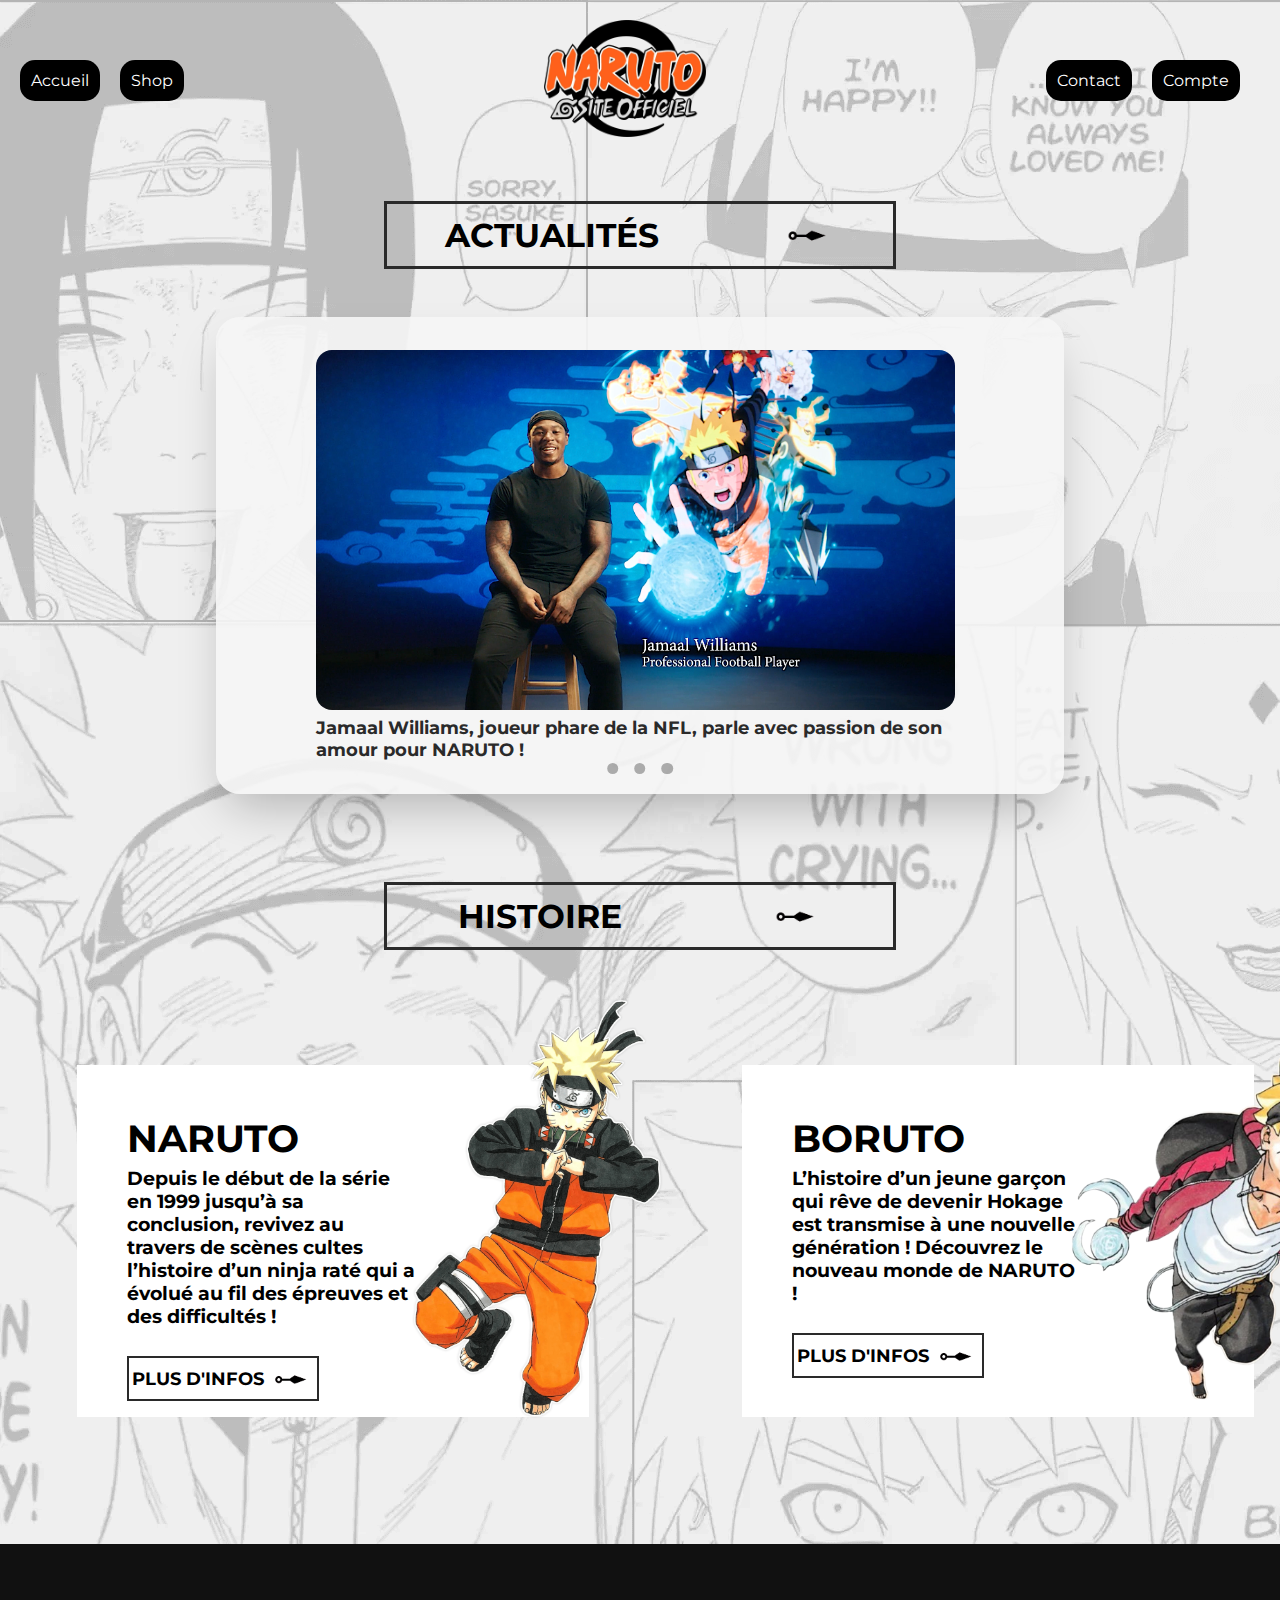
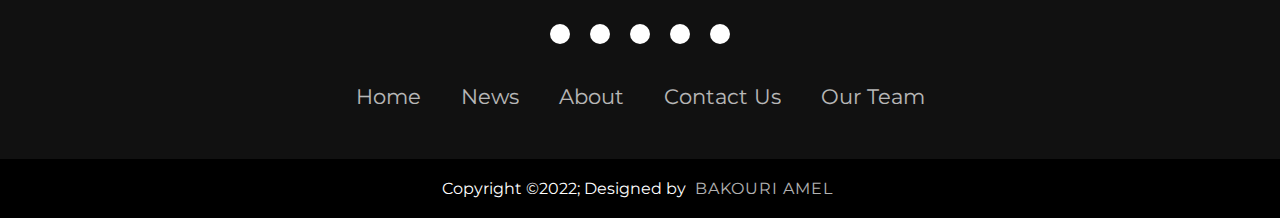
==== commit ea799a0c: "correction code" ====
--- a/index.html
+++ b/index.html
@@ -66,7 +66,7 @@
                 </div>
             </div>
         </div>
-        <section class="container">
+    <section class="container">
             <div class="slider-wrapper">
                 <div class="slider">
                     <div class="actu-container" id="slide-1">
@@ -90,30 +90,31 @@
                         </a>
                     </div>
                     <div class="actu-container" id="slide-3">
-                        <a href="https://naruto-official.com/fr/news/01_1647">
-                            <div class="slide-w">
+                        <div class="slide-w">
+                            <a href="https://naruto-official.com/fr/news/01_1647">
                                 <img src="media/actu-3.jpg" alt="image des personnages de Naruto X Boruto"
                                     class="img-actu">
                                 <p class="text-actu">NARUTO X BORUTO Ultimate Ninja STORM CONNECTIONS sort le 17/11
                                     (PST) !
                                 </p>
-                            </div>
-                    </div>
-                    </a>
-                </div>
-                <div class="slider-nav">
-                    <a href="#slide-1"></a>
-                    <a href="#slide-2"></a>
-                    <a href="#slide-3"></a>
-                </div>
-            </div>
+                            </a>
+                        </div>
+                    </div>
+                    <div class="slider-nav">
+                        <a href="#slide-1"></a>
+                        <a href="#slide-2"></a>
+                        <a href="#slide-3"></a>
+                    </div>
+                </div>  
+            </div>         
         </section>
+            
 
         <!-- FIN DU SLIDER AVEC ACTUALITÉS -->
 
         <!-- ESPACE HISTOIRE -->
-
         <section>
+            
             <div class="all-btn">
                 <div class="btn-items">
                     <h2 class="actuality">HISTOIRE</h2>
--- a/style.css
+++ b/style.css
@@ -1,7 +1,7 @@
 * {
     margin: 0;
     padding: 0;
-    block-size: border-box;
+    box-sizing: border-box;
     font-family: 'Montserrat', sans-serif;
     text-decoration: none;
     list-style: none;
@@ -232,7 +232,7 @@
 
 .history-card {
     width: 32rem;
-    height: 20rem;
+    height: 22rem;
     background-color: white;
     margin-bottom: 50px;
     padding-top: 50px;
@@ -255,13 +255,13 @@
 
 /* personnages actualités */
 .naruto-perso {
-    width: 17rem;
+    width: 16rem;
 }
 
 .img-naruto {
     position: absolute;
-    top: 43%;
-    right: 16px;
+    top: 42%;
+    right: 10%;
     transform: translate(50%, -50%);
 }
 
@@ -273,7 +273,7 @@
 .img-boruto {
     position: absolute;
     top: 47%;
-    right: 26px;
+    right: 19px;
     transform: translate(50%, -50%);
 }
 
@@ -608,7 +608,7 @@
 
     .history-card {
         width: 85%;
-        height: 11rem;
+        height: 14rem;
         margin-bottom: 0px;
     }
 
@@ -827,7 +827,7 @@
 
     .img-boruto {
         top: 57%;
-        right: 13%;
+        right: 9%;
     }
 
     /* END histoire */
